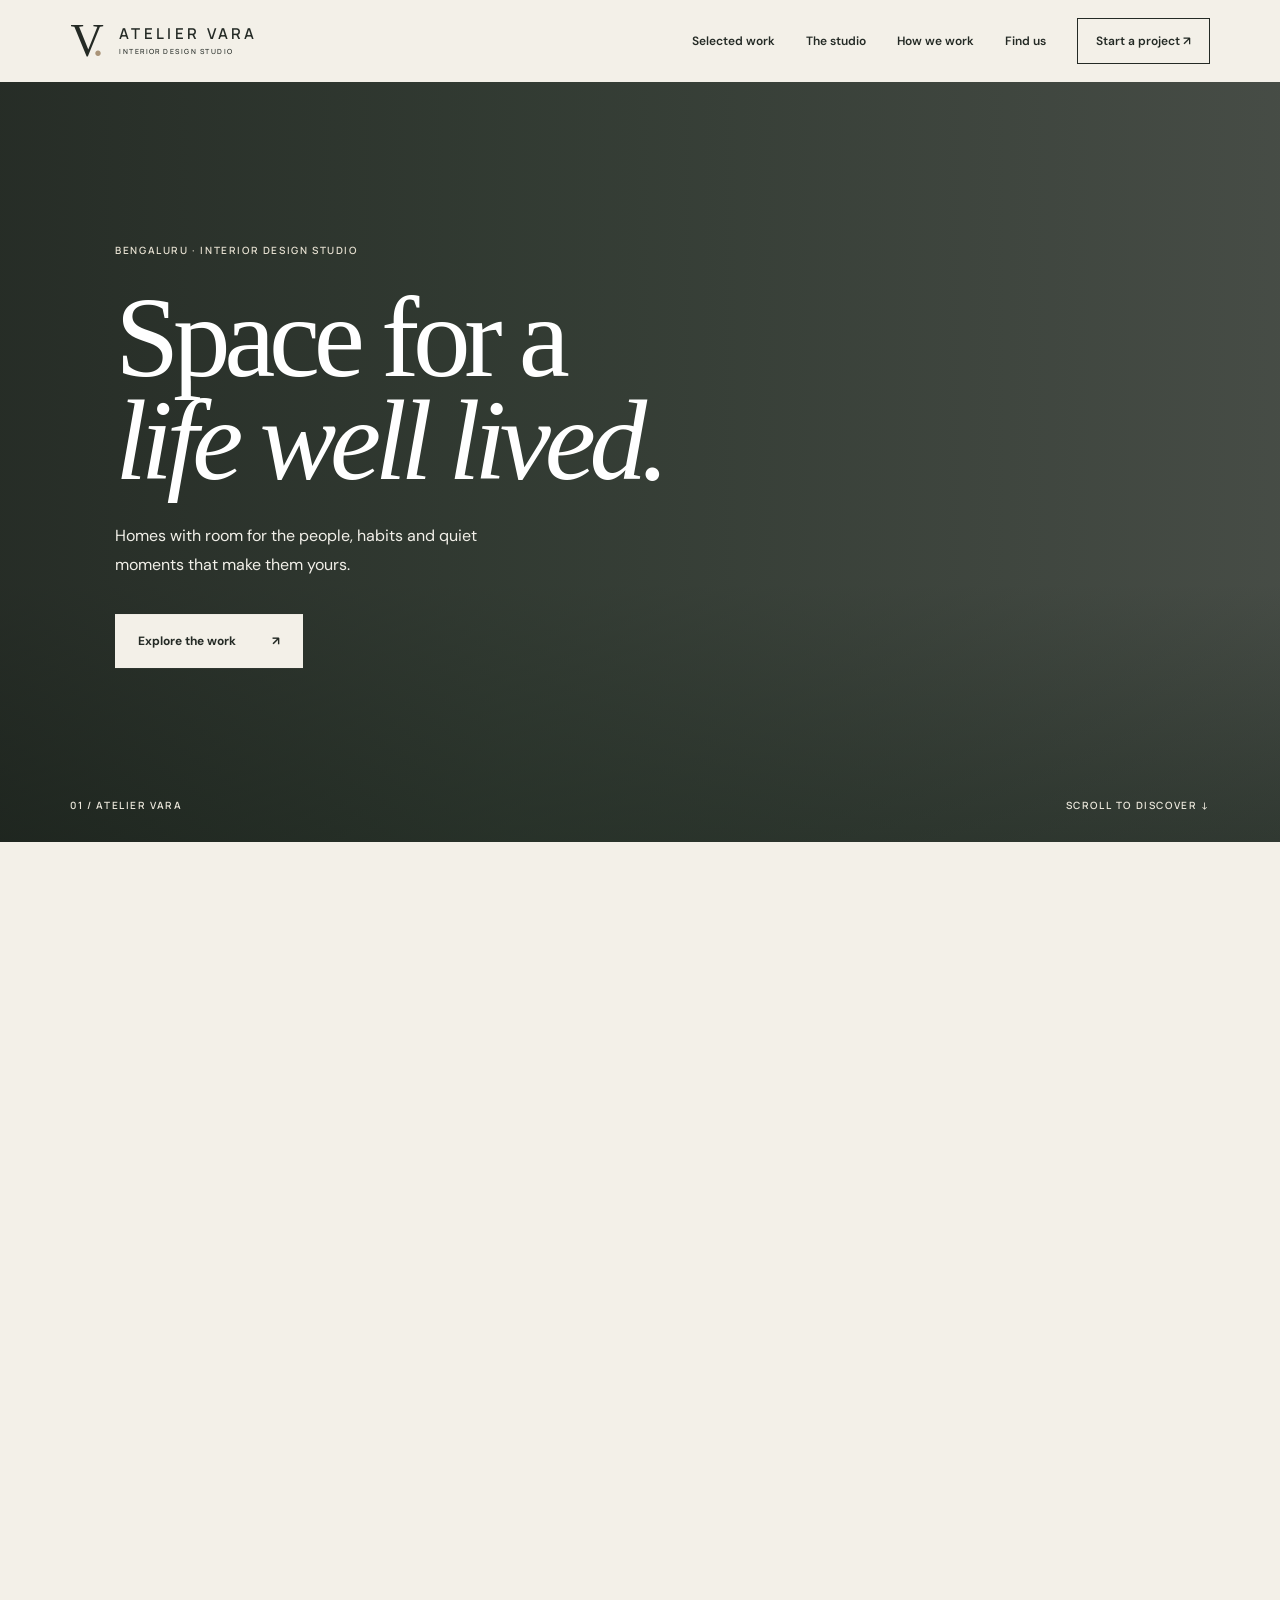
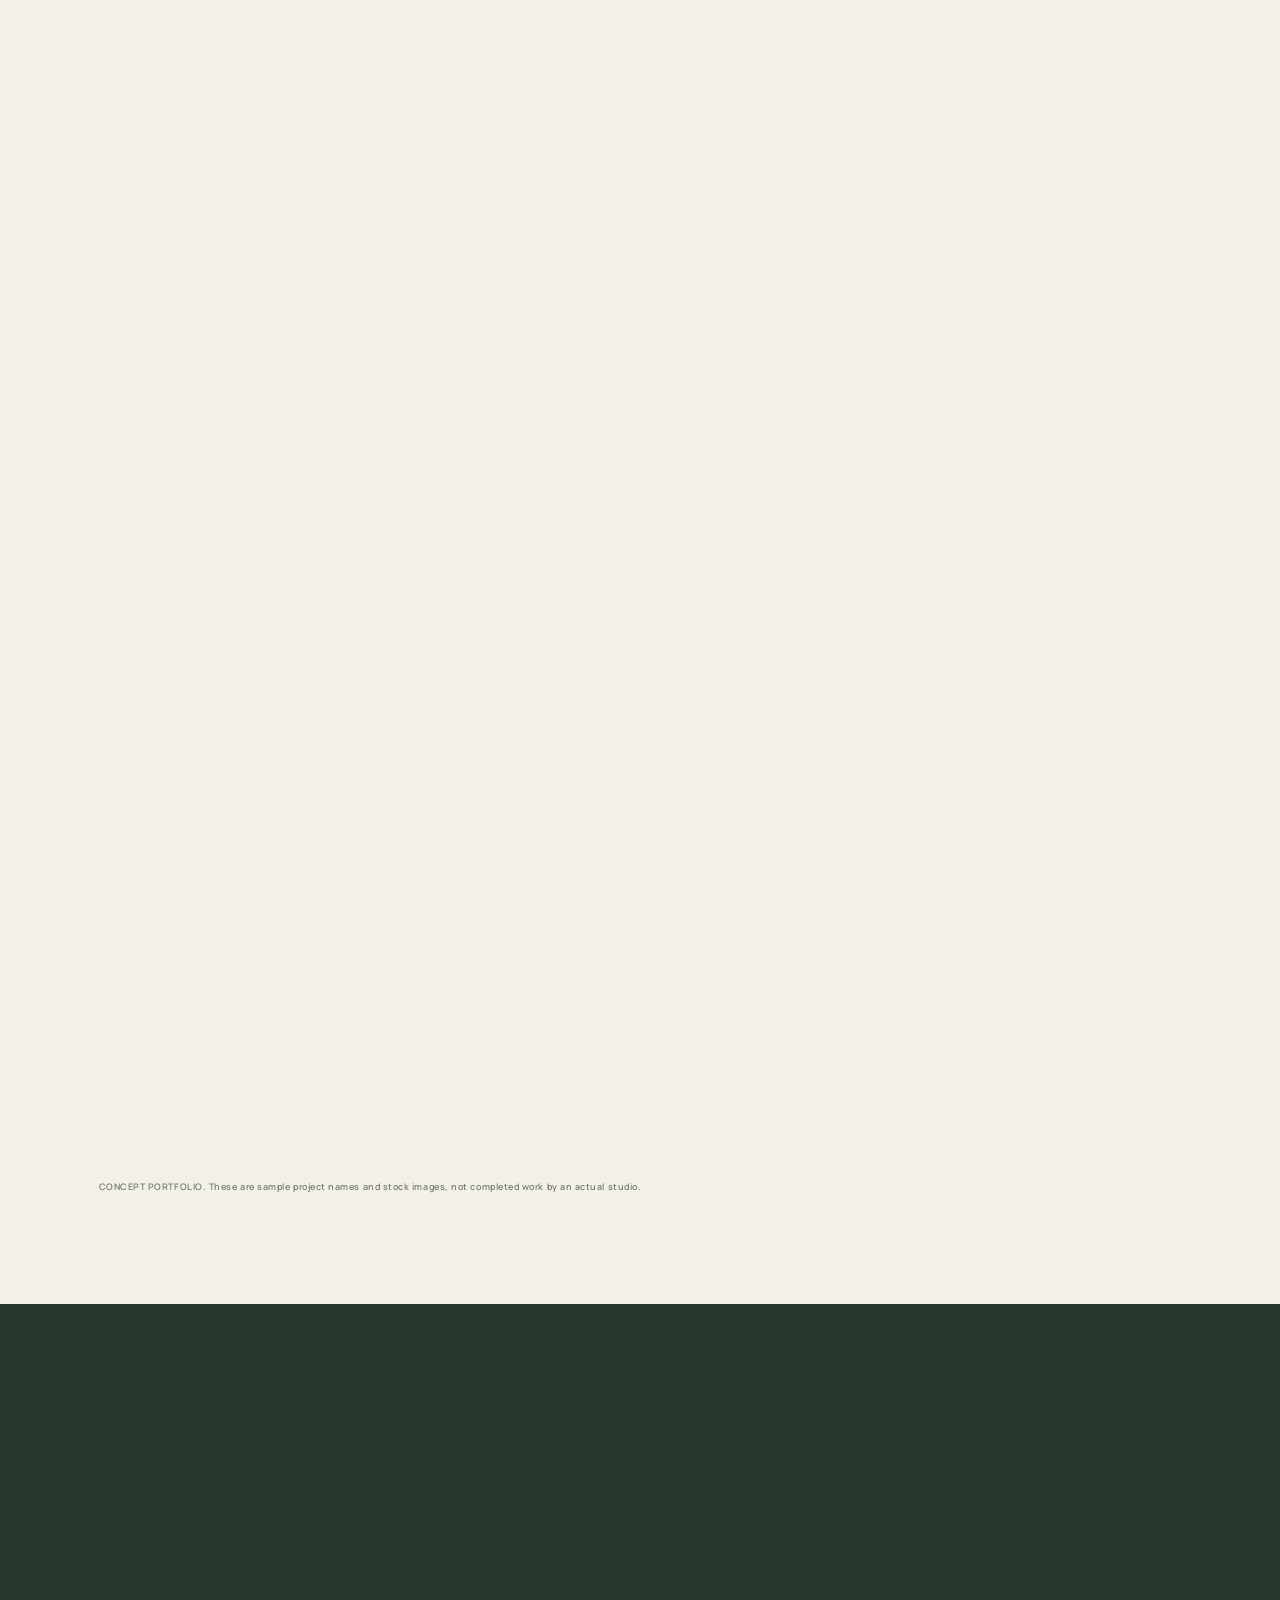
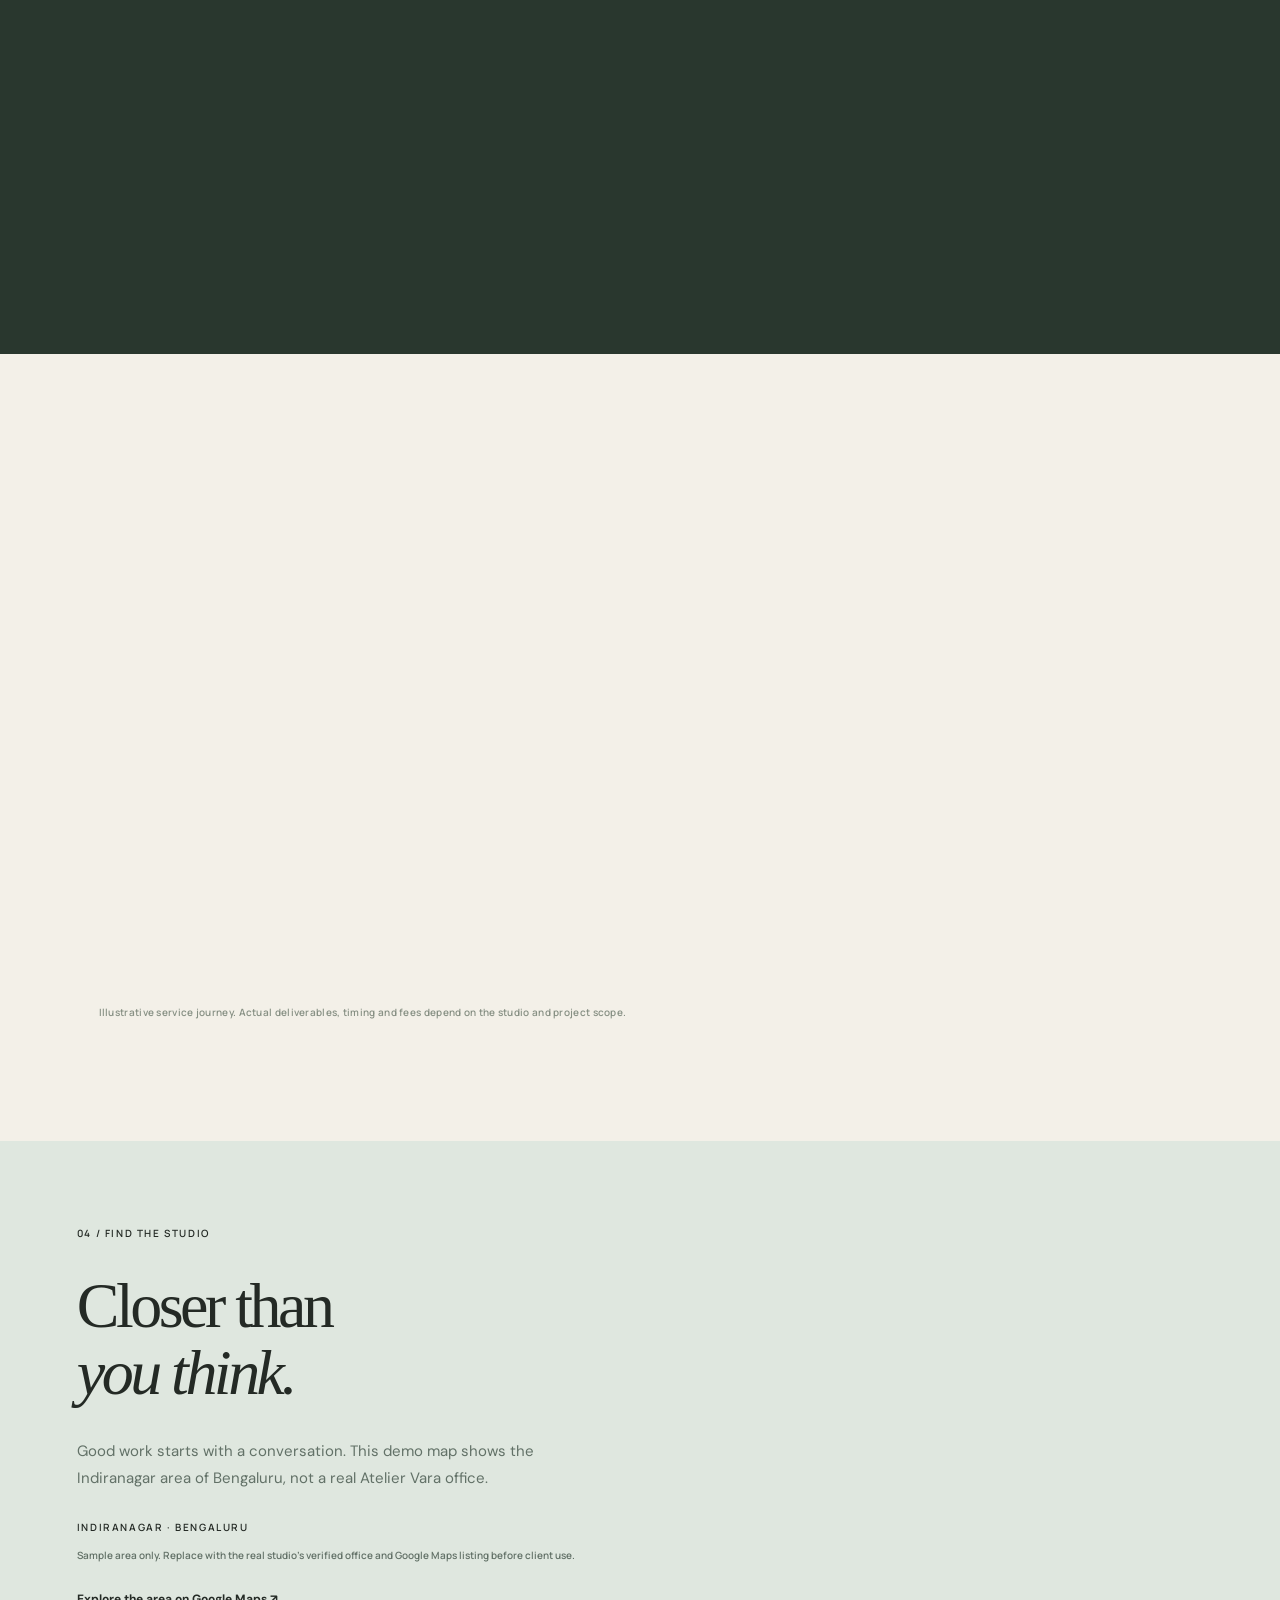
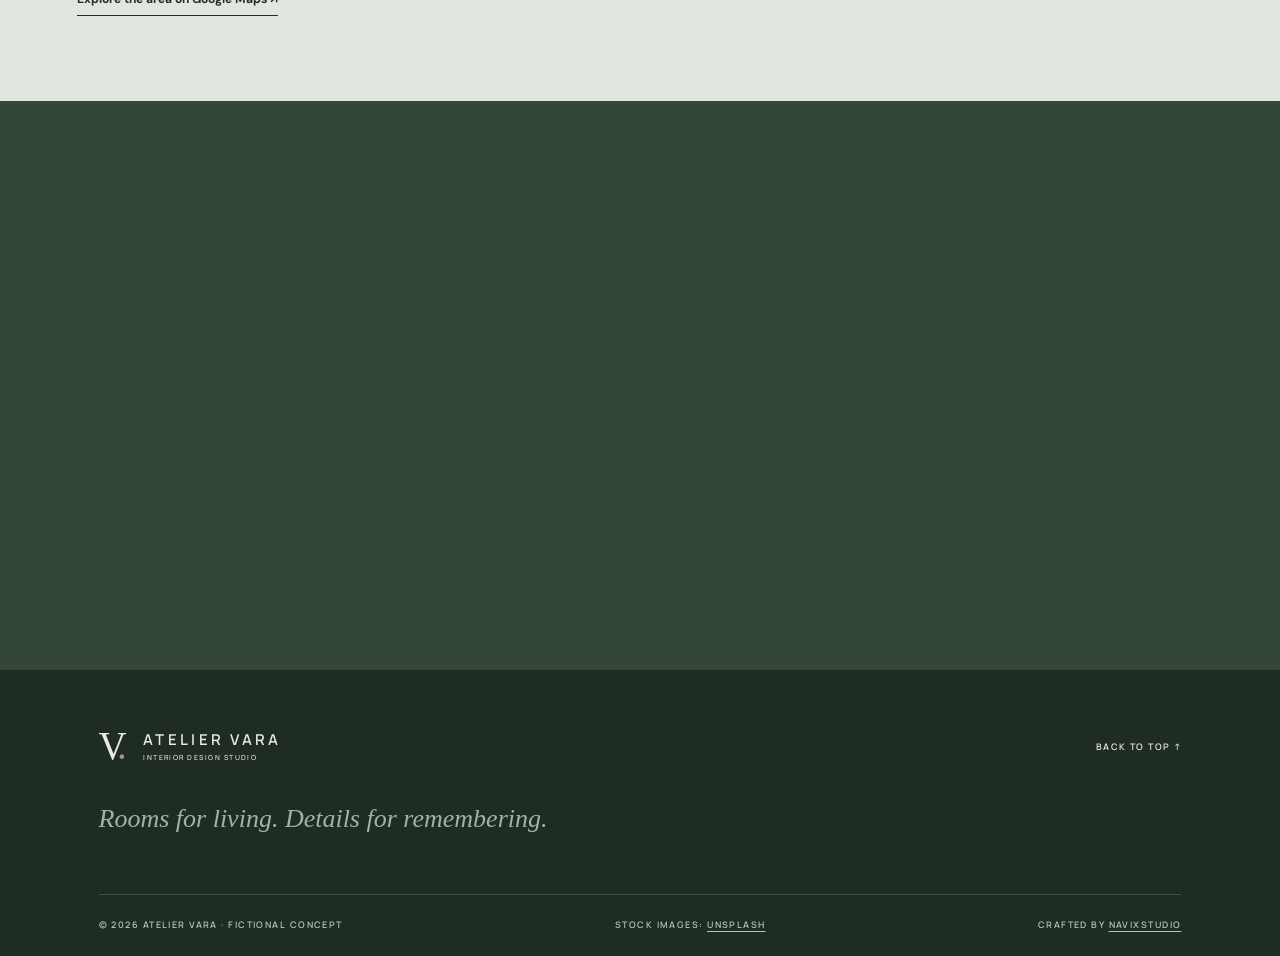
==== draft.html @ fe63c722 "Create draft.html" ====
<!doctype html><html lang="en"><head><meta charset="utf-8"><meta name="viewport" content="width=device-width,initial-scale=1"><meta name="theme-color" content="#242a25"><meta name="description" content="A fictional Bengaluru interior design studio portfolio concept, crafted by NavixStudio."><title>Atelier Vara | Spaces to live in</title><link rel="preconnect" href="https://fonts.googleapis.com"><link rel="preconnect" href="https://fonts.gstatic.com" crossorigin><link href="https://fonts.googleapis.com/css2?family=DM+Sans:wght@400;500;600;700&family=Manrope:wght@400;500;600&display=swap" rel="stylesheet"><link rel="stylesheet" href="./atelier.css">
</head><body><div id="root"><link rel="preload" as="image" href="https://images.unsplash.com/photo-1600210492486-724fe5c67fb0?w=1400&amp;q=85"/><link rel="preload" as="image" href="https://images.unsplash.com/photo-1600607687920-4e2a09cf159d?w=1400&amp;q=85"/><a class="skip" href="#main">Skip to content</a><div class="progress" style="transform:scaleX(0)"></div><header id="top"><a class="logo" href="#top" aria-label="Atelier Vara home"><span class="logo-symbol">V<span>.</span></span><span>ATELIER VARA<small>INTERIOR DESIGN STUDIO</small></span></a><nav class="" aria-label="Main navigation"><a href="#work">Selected work</a><a href="#studio">The studio</a><a href="#process">How we work</a><a href="#visit">Find us</a><a class="nav-cta" href="#contact">Start a project ↗</a></nav><button class="menu" type="button" aria-label="Open menu" aria-expanded="false"><span></span><span></span></button></header><main id="main"><section class="hero"><div class="hero-photo" role="img" aria-label="Illustrative warm interior photograph"></div><div class="hero-wash"></div><div class="hero-copy"><p class="eyebrow">BENGALURU · INTERIOR DESIGN STUDIO</p><h1>Space for a<br/><em>life well lived.</em></h1><p>Homes with room for the people, habits and quiet moments that make them yours.</p><a class="button light" href="#work">Explore the work <span>↗</span></a></div><div class="hero-bottom"><span>01 / ATELIER VARA</span><span>SCROLL TO DISCOVER ↓</span></div></section><section id="work" class="work shell"><div class="section-line" style="opacity:0;transform:translateY(34px)"><span>01 / SELECTED SPACES</span><span class="rule"></span><span>BENGALURU, INDIA</span></div><div class="work-heading" style="opacity:0;transform:translateY(34px)"><div><h2>Made to feel<br/><em>like home.</em></h2><p>A portfolio concept across homes and neighborhoods. The spaces and project names below are illustrative.</p></div><span class="work-count">01 — 04 / SELECTED</span></div><div class="projects"><div class="project" style="opacity:0;transform:translateY(34px)"><div class="project-photo"><img src="https://images.unsplash.com/photo-1600210492486-724fe5c67fb0?w=1400&amp;q=85" alt="Warm neutral living room with layered furnishings" loading="eager" width="1200" height="900"/></div><div class="project-meta"><span>01 / 04</span><span>RESIDENTIAL / LIVING</span></div><div class="project-title"><h3>The Quiet House</h3><span>INDIRANAGAR ↗</span></div></div><div class="project" style="opacity:0;transform:translateY(34px)"><div class="project-photo"><img src="https://images.unsplash.com/photo-1600607687920-4e2a09cf159d?w=1400&amp;q=85" alt="Open contemporary interior with natural light" loading="eager" width="1200" height="900"/></div><div class="project-meta"><span>02 / 04</span><span>RESIDENTIAL / INTERIORS</span></div><div class="project-title"><h3>Light &amp; Line</h3><span>JAYANAGAR ↗</span></div></div><div class="project" style="opacity:0;transform:translateY(34px)"><div class="project-photo"><img src="https://images.unsplash.com/photo-1600566753190-17f0baa2a6c3?w=1400&amp;q=85" alt="Modern home with warm materials and glass" loading="lazy" width="1200" height="900"/></div><div class="project-meta"><span>03 / 04</span><span>RESIDENTIAL / VILLA</span></div><div class="project-title"><h3>The Courtyard Edit</h3><span>WHITEFIELD ↗</span></div></div><div class="project" style="opacity:0;transform:translateY(34px)"><div class="project-photo"><img src="https://images.unsplash.com/photo-1618221195710-dd6b41faaea6?w=1400&amp;q=85" alt="Considered living space with soft natural palette" loading="lazy" width="1200" height="900"/></div><div class="project-meta"><span>04 / 04</span><span>RESIDENTIAL / DINING</span></div><div class="project-title"><h3>Room to Gather</h3><span>KORAMANGALA ↗</span></div></div></div><p class="disclaimer">CONCEPT PORTFOLIO. These are sample project names and stock images, not completed work by an actual studio.</p></section><section class="philosophy" id="studio"><div class="philosophy-photo" role="img" aria-label="Illustrative detail of a contemporary interior"></div><div class="philosophy-copy" style="opacity:0;transform:translateY(34px)"><p class="eyebrow">02 / A WAY OF SEEING</p><h2>Not a showroom.<br/><em>Your home.</em></h2><p>A place should look beautiful, but it should also know how you live. Atelier Vara is a fictional studio concept built around useful plans, honest materials and little details that last.</p><a href="#process" class="text-link">See how we work <span>↗</span></a></div></section><section class="process shell" id="process"><div class="section-line" style="opacity:0;transform:translateY(34px)"><span>03 / THE PROCESS</span><span class="rule"></span></div><div class="process-grid"><div class="" style="opacity:0;transform:translateY(34px)"><h2>From first thought<br/>to <em>final detail.</em></h2><p>Clear steps, with space to make it personal.</p></div><div class="steps"><div class="step" style="opacity:0;transform:translateY(34px)"><span>01</span><div><h3>Listen first</h3><p>We begin with the space, your routine and what you want to change.</p></div><span aria-hidden="true">↗</span></div><div class="step" style="opacity:0;transform:translateY(34px)"><span>02</span><div><h3>Shape the plan</h3><p>A layout, material direction and budget conversation before decisions stack up.</p></div><span aria-hidden="true">↗</span></div><div class="step" style="opacity:0;transform:translateY(34px)"><span>03</span><div><h3>Bring it home</h3><p>The details come together, with regular check-ins as the work takes shape.</p></div><span aria-hidden="true">↗</span></div></div></div><p class="process-note">Illustrative service journey. Actual deliverables, timing and fees depend on the studio and project scope.</p></section><section id="visit" class="visit"><div class="visit-copy"><p class="eyebrow">04 / FIND THE STUDIO</p><h2>Closer than<br/><em>you think.</em></h2><p>Good work starts with a conversation. This demo map shows the Indiranagar area of Bengaluru, not a real Atelier Vara office.</p><span>INDIRANAGAR · BENGALURU</span><small>Sample area only. Replace with the real studio&#x27;s verified office and Google Maps listing before client use.</small><a href="https://www.google.com/maps/search/?api=1&amp;query=Indiranagar%2C%20Bengaluru" target="_blank" rel="noopener noreferrer">Explore the area on Google Maps ↗</a></div><div class="map"><iframe title="Google Maps showing sample studio area in Indiranagar, Bengaluru" src="https://maps.google.com/maps?q=Indiranagar%2C%20Bengaluru&amp;z=13&amp;output=embed" loading="lazy" referrerPolicy="no-referrer-when-downgrade" allowFullScreen=""></iframe></div></section><section class="contact" id="contact"><div class="" style="opacity:0;transform:translateY(34px)"><p class="eyebrow">05 / YOUR NEXT SPACE</p><h2>Tell us what<br/><em>home could be.</em></h2><p>We&#x27;d love to hear what you&#x27;re imagining.</p><button type="button" class="button light">Start a conversation <span>↗</span></button><small>Demo CTA. No WhatsApp number is connected to this fictional studio.</small></div></section></main><footer><div class="foot-top"><a class="logo" href="#top"><span class="logo-symbol">V<span>.</span></span><span>ATELIER VARA<small>INTERIOR DESIGN STUDIO</small></span></a><a href="#top">BACK TO TOP ↑</a></div><p>Rooms for living. Details for remembering.</p><div class="foot-bottom"><span>© 2026 ATELIER VARA · FICTIONAL CONCEPT</span><span>STOCK IMAGES: <a href="https://unsplash.com/" target="_blank" rel="noopener noreferrer">UNSPLASH</a></span><span>CRAFTED BY <a href="https://www.instagram.com/navixdevstudio/" target="_blank" rel="noopener noreferrer">NAVIXSTUDIO</a></span></div></footer></div><style>.modal-backdrop[hidden]{display:none}.project,.work-heading,.philosophy-copy,.step{transition:opacity .75s,transform .75s}@media(prefers-reduced-motion:no-preference){.project:not(.revealed),.work-heading:not(.revealed),.philosophy-copy:not(.revealed),.step:not(.revealed){opacity:.35;transform:translateY(22px)}}</style><script>document.querySelector('.menu')?.addEventListener('click',()=>{let n=document.querySelector('nav');let v=n.classList.toggle('open');document.querySelector('.menu').setAttribute('aria-expanded',v)});document.querySelectorAll('nav a').forEach(a=>a.addEventListener('click',()=>{document.querySelector('nav').classList.remove('open');document.querySelector('.menu').setAttribute('aria-expanded','false')}));let backdrop=document.querySelector('.modal-backdrop');document.querySelector('.contact .button')?.addEventListener('click',()=>{backdrop.hidden=false});backdrop?.addEventListener('click',e=>{if(e.target===backdrop||e.target.closest('.close,.modal .button'))backdrop.hidden=true});document.addEventListener('keydown',e=>{if(e.key==='Escape')backdrop.hidden=true});if(!matchMedia('(prefers-reduced-motion: reduce)').matches){let ob=new IntersectionObserver(es=>es.forEach(e=>{if(e.isIntersecting){e.target.classList.add('revealed');ob.unobserve(e.target)}}),{threshold:.08});document.querySelectorAll('.project,.work-heading,.philosophy-copy,.step').forEach(x=>ob.observe(x))}window.addEventListener('scroll',()=>document.querySelector('.progress').style.transform='scaleX('+(scrollY/(document.documentElement.scrollHeight-innerHeight)||0)+')',{passive:true});</script></body></html>
---- atelier.css ----
:root{--ink:#242a25;--paper:#f3f0e8;--sand:#e9e5da;--sage:#dfe7df;--line:#d5d6cc;--gold:#aa9478}*{box-sizing:border-box}html{scroll-behavior:smooth;scroll-padding-top:80px}body{margin:0;color:var(--ink);background:var(--paper);font-family:DM Sans,sans-serif;-webkit-font-smoothing:antialiased}a{color:inherit;text-decoration:none}button{font:inherit;cursor:pointer}h1,h2,h3,p{margin-top:0}.skip{position:absolute;top:-60px;left:14px;padding:10px;background:#fff;z-index:30}.skip:focus{top:12px}.progress{position:fixed;top:0;left:0;right:0;height:2px;transform-origin:left;background:var(--gold);z-index:20}header{height:82px;padding:0 5.5%;display:flex;align-items:center;justify-content:space-between;background:var(--paper);position:relative;z-index:12}.logo{display:flex;gap:14px;align-items:center;font:600 15px Manrope,sans-serif;letter-spacing:.22em;line-height:1}.logo small{display:block;font-size:7px;letter-spacing:.21em;margin-top:7px;font-weight:500}.logo-symbol{font: 46px/.8 Georgia,serif;letter-spacing:-.12em;padding-right:7px}.logo-symbol span{color:var(--gold)}nav{display:flex;align-items:center;gap:31px;font-size:12px;font-weight:600}nav>a:hover,.text-link:hover{color:#8f7659}.nav-cta{border:1px solid var(--ink);padding:14px 18px}.nav-cta:hover{background:var(--ink);color:#fff}.menu{display:none}.hero{position:relative;height:min(760px,calc(100svh - 82px));min-height:580px;color:#fff;overflow:hidden;background:#565b54}.hero-photo,.hero-wash{position:absolute;inset:0}.hero-photo{background:url(https://images.unsplash.com/photo-1600607687939-ce8a6c25118c?w=1900&q=85) center 53%/cover}.hero-wash{background:linear-gradient(90deg,#151c16bb,#1d281fa1 40%,#121b163b),linear-gradient(0deg,#15211870,transparent 34%)}.hero-copy{position:absolute;left:9%;top:48%;transform:translateY(-48%);max-width:790px}.eyebrow,.section-line,.project-meta,.project-title>span,.work-count,.disclaimer,.process-note,.visit-copy>span,.visit-copy small,.hero-bottom,.contact small,.foot-bottom,.foot-top>a:last-child{font:600 10px Manrope,sans-serif;letter-spacing:.16em}.hero .eyebrow{color:#e5dfd0}.hero h1,.work h2,.philosophy h2,.process h2,.visit h2,.contact h2{font:normal clamp(72px,9vw,139px)/.9 Georgia,serif;letter-spacing:-.055em}.hero h1{margin:29px 0}.hero h1 em,.work h2 em,.philosophy h2 em,.process h2 em,.visit h2 em,.contact h2 em{font-weight:400}.hero-copy>p:not(.eyebrow){font-size:16px;line-height:1.8;max-width:430px;color:#f2f0e9}.button{display:inline-flex;align-items:center;justify-content:space-between;gap:36px;padding:19px 23px;min-width:184px;border:0;font-size:12px;font-weight:700;transition:transform .25s,background .25s}.button:hover{transform:translateY(-3px)}.light{background:var(--paper);color:var(--ink)}.light:hover{background:#fff}.dark{background:var(--ink);color:#fff}.hero .button{margin-top:18px}.hero-bottom{position:absolute;left:5.5%;right:5.5%;bottom:30px;display:flex;justify-content:space-between;color:#ebe7db}.shell{max-width:1440px;margin:auto;padding:110px 7.7%}.section-line{display:flex;align-items:center;gap:23px;color:#8b795f}.rule{height:1px;background:var(--line);flex:1}.work-heading{display:flex;justify-content:space-between;align-items:end;margin:52px 0 44px}.work h2{font-size:clamp(54px,6vw,85px);margin:0 0 22px}.work-heading p{max-width:450px;line-height:1.75;font-size:14px;color:#667067;margin:0}.work-count{padding-bottom:6px;color:#887b68}.projects{display:grid;grid-template-columns:repeat(2,minmax(0,1fr));gap:78px 28px}.project-photo{height:clamp(310px,38vw,550px);overflow:hidden;background:#ccc6ba}.project:nth-child(2n){padding-top:88px}.project-photo img{display:block;width:100%;height:100%;object-fit:cover}.project-meta{display:flex;justify-content:space-between;margin-top:21px;color:#947f63;font-size:9px}.project-title{display:flex;justify-content:space-between;gap:10px;align-items:center;border-bottom:1px solid var(--line);padding:14px 0 20px}.project-title h3{font:normal clamp(27px,3vw,42px) Georgia,serif;letter-spacing:-.04em;margin:0}.project-title>span{font-size:9px;white-space:nowrap}.disclaimer{font-size:9px;line-height:1.7;letter-spacing:.06em;color:#777d71;margin:55px 0 0}.philosophy{display:grid;grid-template-columns:1fr 1fr;min-height:650px;background:#29372e;color:var(--paper)}.philosophy-photo{background:url(https://images.unsplash.com/photo-1600566753086-00f18fb6b3ea?w=1600&q=85) center/cover;min-height:600px}.philosophy-copy{align-self:center;padding:85px 12%}.philosophy .eyebrow,.contact .eyebrow{color:#d0b899}.philosophy h2{font-size:clamp(52px,5.2vw,75px);line-height:1.04;margin:38px 0 32px}.philosophy-copy>p:not(.eyebrow){line-height:1.85;color:#cbd5c9;max-width:440px;font-size:15px}.text-link{display:inline-flex;gap:40px;padding-bottom:10px;border-bottom:1px solid #d8d1c1;font-size:12px;font-weight:700;margin-top:27px}.process-grid{display:grid;grid-template-columns:1fr 1fr;gap:13%;padding-top:50px}.process h2{font-size:clamp(51px,5.5vw,76px);line-height:1.05}.process-grid>div:first-child>p{font-size:15px;color:#697167;line-height:1.8}.step{border-top:1px solid var(--line);display:grid;grid-template-columns:42px 1fr 20px;gap:17px;padding:26px 0}.step>span{font-size:11px;color:#987d60}.step h3{font: 27px Georgia,serif;margin-bottom:9px}.step p{font-size:13px;color:#6d756d;line-height:1.75;margin:0}.process-note{margin-top:60px;color:#879084;letter-spacing:.03em;line-height:1.7}.visit{display:grid;grid-template-columns:1fr 1fr;background:var(--sage);min-height:560px}.visit-copy{max-width:690px;justify-self:end;align-self:center;padding:80px 10% 80px 12%}.visit h2{font-size:clamp(51px,5vw,72px);line-height:1.05;margin:32px 0}.visit-copy>p:not(.eyebrow){font-size:15px;line-height:1.8;color:#627167}.visit-copy>span{display:block;margin:28px 0 13px}.visit-copy small{display:block;letter-spacing:0;line-height:1.6;font-size:10px;color:#627167}.visit-copy>a{display:inline-block;margin-top:28px;border-bottom:1px solid var(--ink);padding-bottom:8px;font-size:12px;font-weight:700}.map{filter:saturate(.7);min-height:560px}.map iframe{border:0;display:block;width:100%;height:100%;min-height:560px}.contact{background:#334638;color:var(--paper);text-align:center;padding:103px 20px 95px}.contact h2{font-size:clamp(60px,6vw,85px);line-height:1.02;margin:30px 0}.contact p:not(.eyebrow){color:#d9e1d6}.contact .button{margin:20px 0 16px}.contact small{display:block;color:#bbcab9;letter-spacing:0}footer{background:#1e2c23;color:#e8e9df;padding:60px 7.7% 25px}.foot-top,.foot-bottom{display:flex;align-items:center;justify-content:space-between;gap:20px}.foot-top>a:last-child{font-size:9px}.foot-top .logo-symbol{font-size:39px}footer>p{font:italic 26px Georgia,serif;color:#a3b2a3;margin:42px 0 60px}.foot-bottom{border-top:1px solid #ffffff2c;padding-top:23px;font-size:9px;color:#b7c1b5;flex-wrap:wrap}.foot-bottom a{text-decoration:underline;text-underline-offset:3px}.modal-backdrop{position:fixed;z-index:40;inset:0;display:grid;place-items:center;background:#07150ebb;padding:20px}.modal{position:relative;max-width:490px;background:var(--paper);color:var(--ink);padding:40px}.modal h2{font: 44px Georgia,serif;letter-spacing:-.05em}.modal>p:not(.eyebrow){line-height:1.7;color:#687168}.close{position:absolute;top:11px;right:17px;background:none;border:0;font-size:30px}@media(max-width:700px){header{height:67px;padding:0 6%}.logo{font-size:13px}.logo-symbol{font-size:39px}.menu{display:grid;gap:6px;padding:13px;margin-right:-13px;background:none;border:0}.menu span{height:1px;background:var(--ink);width:25px}nav{display:none;position:absolute;left:0;right:0;top:67px;background:var(--paper);box-shadow:0 15px 25px #0002;flex-direction:column;align-items:stretch;padding:15px 6% 25px;gap:0}nav.open{display:flex}nav a{padding:14px 0;border-bottom:1px solid var(--line)}.nav-cta{text-align:center;margin-top:12px}.hero{height:calc(100svh - 67px);min-height:590px}.hero-photo{background-position:60% center}.hero-wash{background:linear-gradient(90deg,#101d15ce,#1d281f63),linear-gradient(0deg,#16231a81,transparent 35%)}.hero-copy{left:7%;right:6%;top:46%}.hero h1{font-size:clamp(65px,16vw,100px)}.hero-copy>p:not(.eyebrow){font-size:14px}.eyebrow{font-size:9px}.hero-bottom{left:7%;right:7%;font-size:8px}.hero-bottom span:last-child{display:none}.shell{padding:77px 7%}.work-heading{display:block;margin:40px 0 35px}.work h2{font-size:clamp(53px,13vw,70px)}.work-count{display:block;margin-top:24px}.projects{grid-template-columns:1fr;gap:43px}.project:nth-child(2n){padding-top:0}.project-photo{height:360px}.project-title h3{font-size:32px}.project-title>span{font-size:8px}.project-meta{font-size:8px}.disclaimer{margin-top:42px}.philosophy{display:flex;flex-direction:column}.philosophy-photo{min-height:380px}.philosophy-copy{padding:69px 7% 76px}.philosophy h2{font-size:55px}.process-grid{display:block;padding-top:38px}.process h2{font-size:55px}.steps{margin-top:46px}.process-note{margin-top:42px}.visit{display:flex;flex-direction:column}.visit-copy{padding:74px 7% 47px;align-self:auto;max-width:none}.visit h2{font-size:55px}.map,.map iframe{height:390px;min-height:390px}.contact{padding:82px 7%}.contact h2{font-size:56px}footer{padding:53px 7% 25px}.foot-top .logo{font-size:12px}.foot-top .logo-symbol{font-size:35px}footer>p{margin:37px 0 54px}.foot-bottom{line-height:1.9}}@media(prefers-reduced-motion:reduce){html{scroll-behavior:auto}*,*:before,*:after{animation-duration:.01ms!important;transition-duration:.01ms!important}}
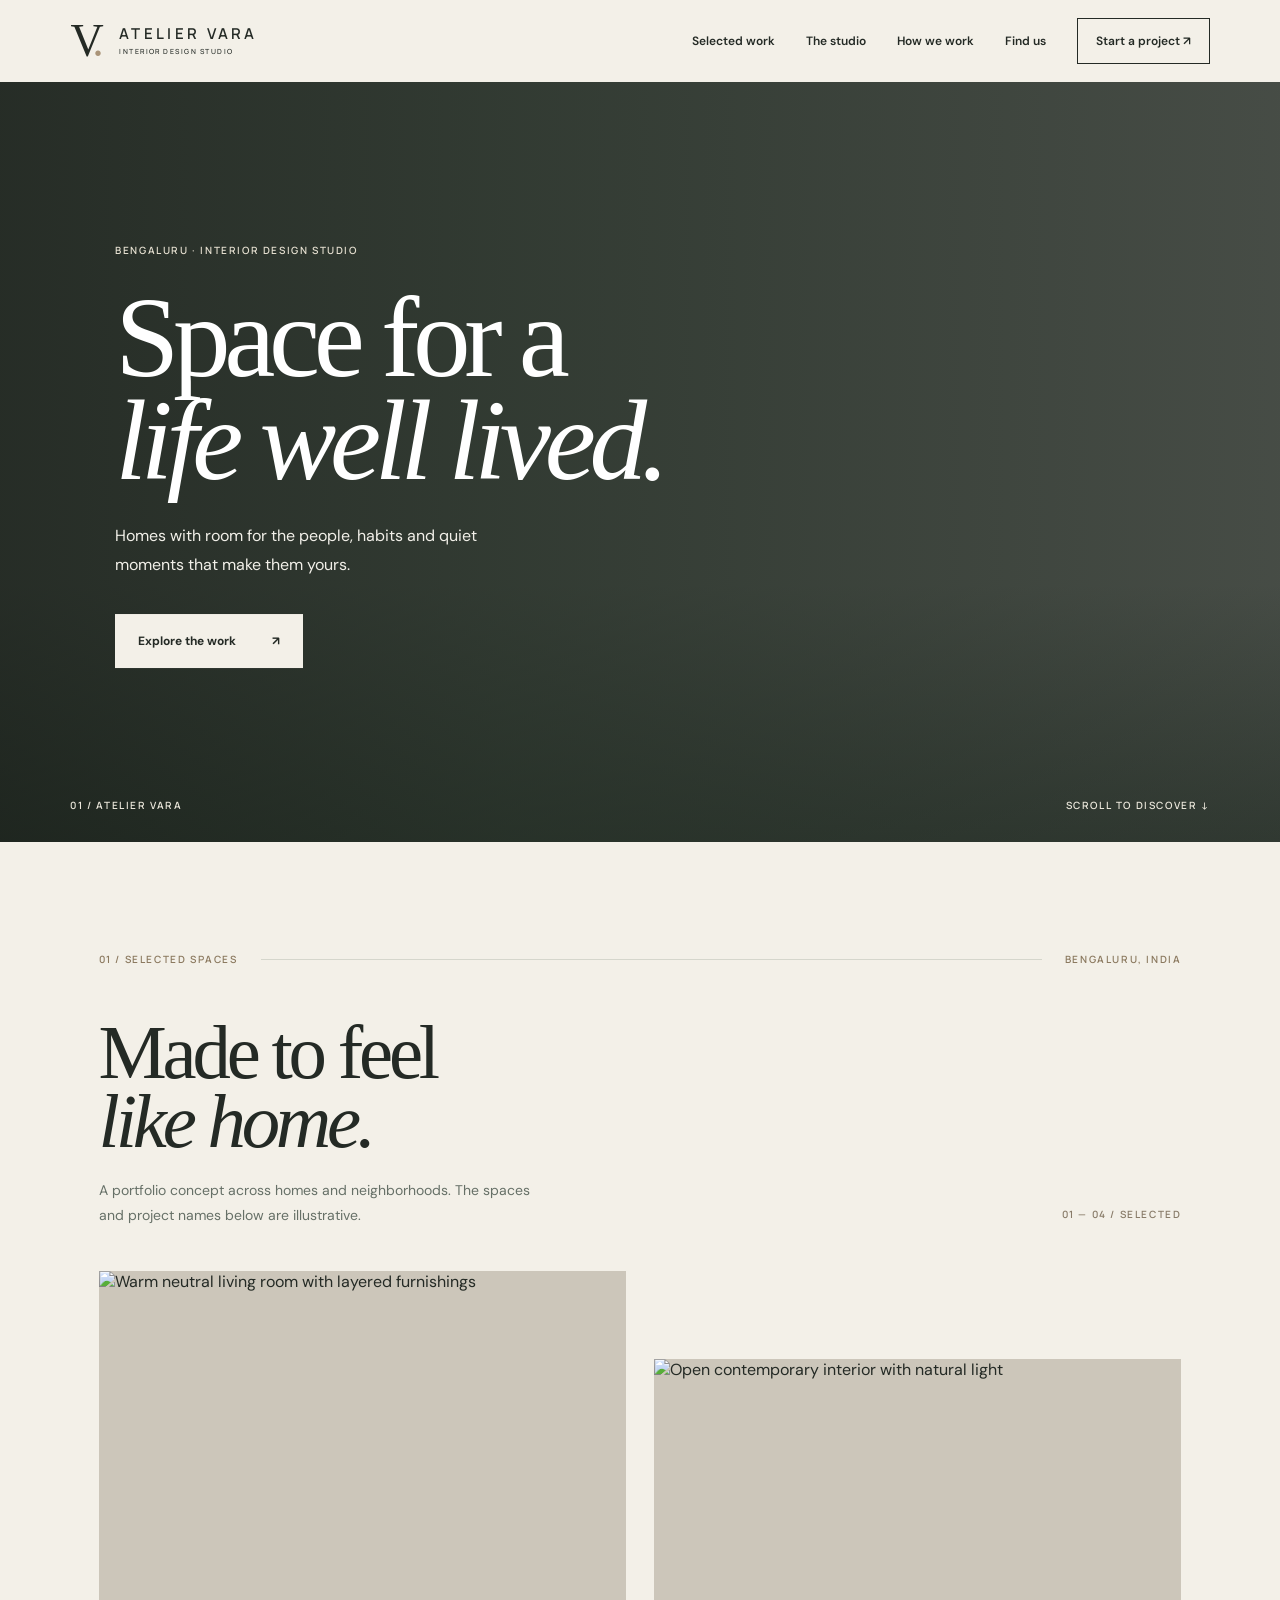
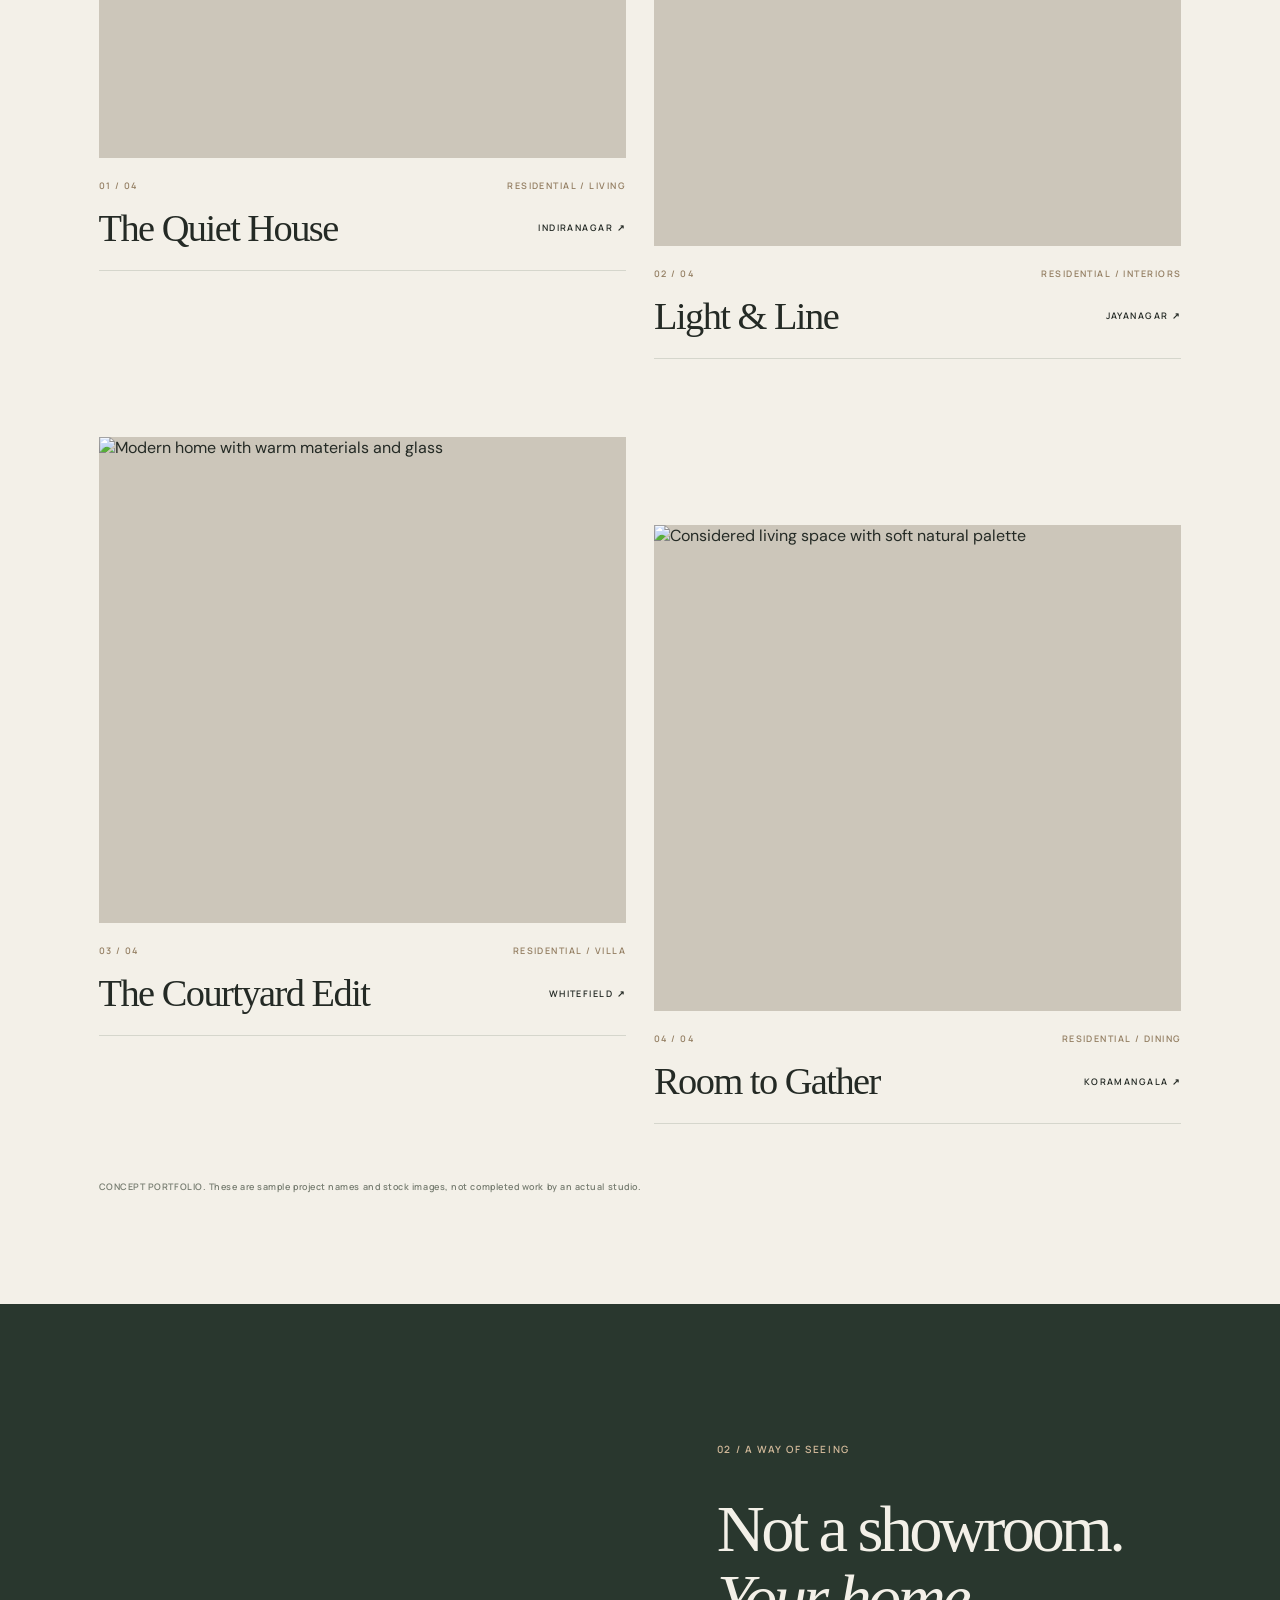
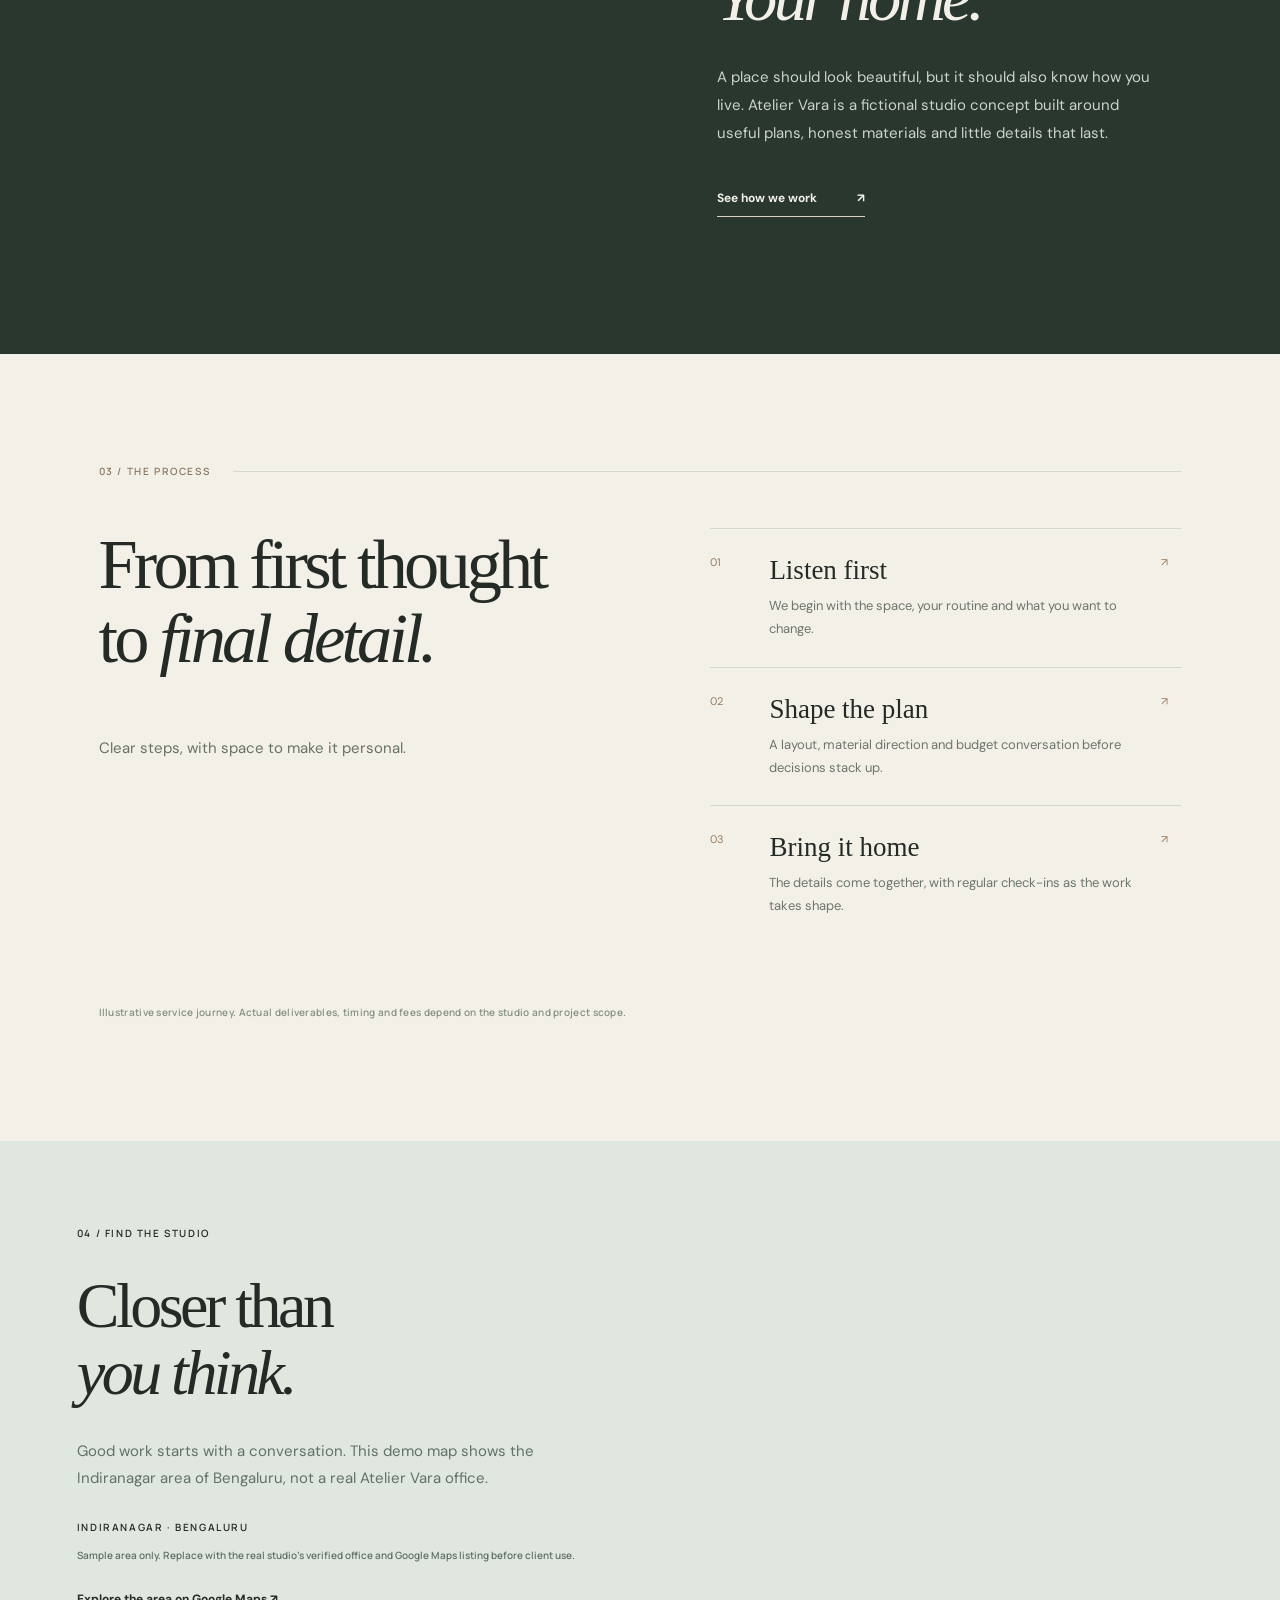
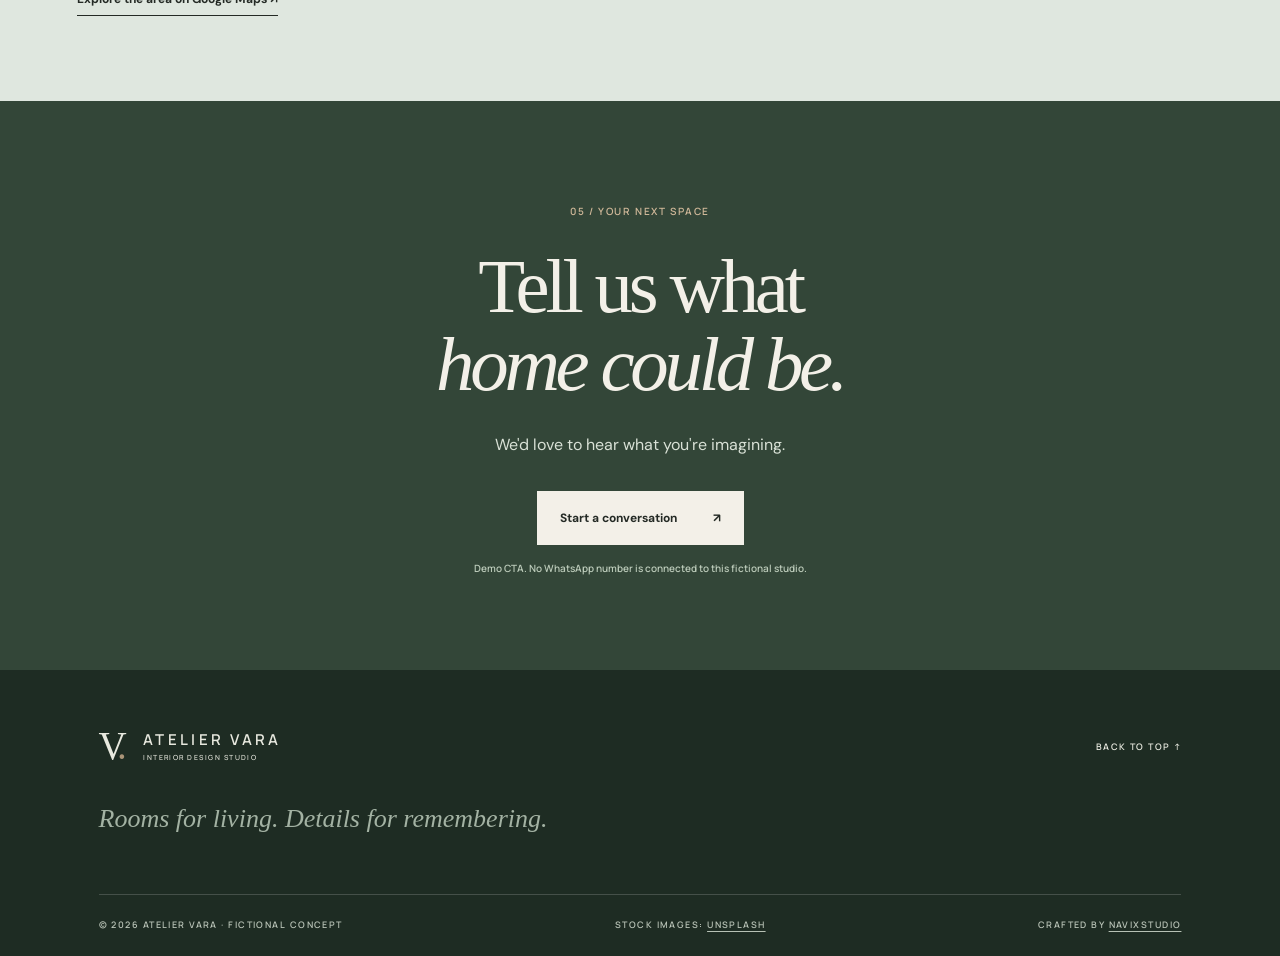
==== commit 94b85af3: "Update draft.html" ====
--- a/draft.html
+++ b/draft.html
@@ -1,2 +1,2 @@
 <!doctype html><html lang="en"><head><meta charset="utf-8"><meta name="viewport" content="width=device-width,initial-scale=1"><meta name="theme-color" content="#242a25"><meta name="description" content="A fictional Bengaluru interior design studio portfolio concept, crafted by NavixStudio."><title>Atelier Vara | Spaces to live in</title><link rel="preconnect" href="https://fonts.googleapis.com"><link rel="preconnect" href="https://fonts.gstatic.com" crossorigin><link href="https://fonts.googleapis.com/css2?family=DM+Sans:wght@400;500;600;700&family=Manrope:wght@400;500;600&display=swap" rel="stylesheet"><link rel="stylesheet" href="./atelier.css">
-</head><body><div id="root"><link rel="preload" as="image" href="https://images.unsplash.com/photo-1600210492486-724fe5c67fb0?w=1400&amp;q=85"/><link rel="preload" as="image" href="https://images.unsplash.com/photo-1600607687920-4e2a09cf159d?w=1400&amp;q=85"/><a class="skip" href="#main">Skip to content</a><div class="progress" style="transform:scaleX(0)"></div><header id="top"><a class="logo" href="#top" aria-label="Atelier Vara home"><span class="logo-symbol">V<span>.</span></span><span>ATELIER VARA<small>INTERIOR DESIGN STUDIO</small></span></a><nav class="" aria-label="Main navigation"><a href="#work">Selected work</a><a href="#studio">The studio</a><a href="#process">How we work</a><a href="#visit">Find us</a><a class="nav-cta" href="#contact">Start a project ↗</a></nav><button class="menu" type="button" aria-label="Open menu" aria-expanded="false"><span></span><span></span></button></header><main id="main"><section class="hero"><div class="hero-photo" role="img" aria-label="Illustrative warm interior photograph"></div><div class="hero-wash"></div><div class="hero-copy"><p class="eyebrow">BENGALURU · INTERIOR DESIGN STUDIO</p><h1>Space for a<br/><em>life well lived.</em></h1><p>Homes with room for the people, habits and quiet moments that make them yours.</p><a class="button light" href="#work">Explore the work <span>↗</span></a></div><div class="hero-bottom"><span>01 / ATELIER VARA</span><span>SCROLL TO DISCOVER ↓</span></div></section><section id="work" class="work shell"><div class="section-line" style="opacity:0;transform:translateY(34px)"><span>01 / SELECTED SPACES</span><span class="rule"></span><span>BENGALURU, INDIA</span></div><div class="work-heading" style="opacity:0;transform:translateY(34px)"><div><h2>Made to feel<br/><em>like home.</em></h2><p>A portfolio concept across homes and neighborhoods. The spaces and project names below are illustrative.</p></div><span class="work-count">01 — 04 / SELECTED</span></div><div class="projects"><div class="project" style="opacity:0;transform:translateY(34px)"><div class="project-photo"><img src="https://images.unsplash.com/photo-1600210492486-724fe5c67fb0?w=1400&amp;q=85" alt="Warm neutral living room with layered furnishings" loading="eager" width="1200" height="900"/></div><div class="project-meta"><span>01 / 04</span><span>RESIDENTIAL / LIVING</span></div><div class="project-title"><h3>The Quiet House</h3><span>INDIRANAGAR ↗</span></div></div><div class="project" style="opacity:0;transform:translateY(34px)"><div class="project-photo"><img src="https://images.unsplash.com/photo-1600607687920-4e2a09cf159d?w=1400&amp;q=85" alt="Open contemporary interior with natural light" loading="eager" width="1200" height="900"/></div><div class="project-meta"><span>02 / 04</span><span>RESIDENTIAL / INTERIORS</span></div><div class="project-title"><h3>Light &amp; Line</h3><span>JAYANAGAR ↗</span></div></div><div class="project" style="opacity:0;transform:translateY(34px)"><div class="project-photo"><img src="https://images.unsplash.com/photo-1600566753190-17f0baa2a6c3?w=1400&amp;q=85" alt="Modern home with warm materials and glass" loading="lazy" width="1200" height="900"/></div><div class="project-meta"><span>03 / 04</span><span>RESIDENTIAL / VILLA</span></div><div class="project-title"><h3>The Courtyard Edit</h3><span>WHITEFIELD ↗</span></div></div><div class="project" style="opacity:0;transform:translateY(34px)"><div class="project-photo"><img src="https://images.unsplash.com/photo-1618221195710-dd6b41faaea6?w=1400&amp;q=85" alt="Considered living space with soft natural palette" loading="lazy" width="1200" height="900"/></div><div class="project-meta"><span>04 / 04</span><span>RESIDENTIAL / DINING</span></div><div class="project-title"><h3>Room to Gather</h3><span>KORAMANGALA ↗</span></div></div></div><p class="disclaimer">CONCEPT PORTFOLIO. These are sample project names and stock images, not completed work by an actual studio.</p></section><section class="philosophy" id="studio"><div class="philosophy-photo" role="img" aria-label="Illustrative detail of a contemporary interior"></div><div class="philosophy-copy" style="opacity:0;transform:translateY(34px)"><p class="eyebrow">02 / A WAY OF SEEING</p><h2>Not a showroom.<br/><em>Your home.</em></h2><p>A place should look beautiful, but it should also know how you live. Atelier Vara is a fictional studio concept built around useful plans, honest materials and little details that last.</p><a href="#process" class="text-link">See how we work <span>↗</span></a></div></section><section class="process shell" id="process"><div class="section-line" style="opacity:0;transform:translateY(34px)"><span>03 / THE PROCESS</span><span class="rule"></span></div><div class="process-grid"><div class="" style="opacity:0;transform:translateY(34px)"><h2>From first thought<br/>to <em>final detail.</em></h2><p>Clear steps, with space to make it personal.</p></div><div class="steps"><div class="step" style="opacity:0;transform:translateY(34px)"><span>01</span><div><h3>Listen first</h3><p>We begin with the space, your routine and what you want to change.</p></div><span aria-hidden="true">↗</span></div><div class="step" style="opacity:0;transform:translateY(34px)"><span>02</span><div><h3>Shape the plan</h3><p>A layout, material direction and budget conversation before decisions stack up.</p></div><span aria-hidden="true">↗</span></div><div class="step" style="opacity:0;transform:translateY(34px)"><span>03</span><div><h3>Bring it home</h3><p>The details come together, with regular check-ins as the work takes shape.</p></div><span aria-hidden="true">↗</span></div></div></div><p class="process-note">Illustrative service journey. Actual deliverables, timing and fees depend on the studio and project scope.</p></section><section id="visit" class="visit"><div class="visit-copy"><p class="eyebrow">04 / FIND THE STUDIO</p><h2>Closer than<br/><em>you think.</em></h2><p>Good work starts with a conversation. This demo map shows the Indiranagar area of Bengaluru, not a real Atelier Vara office.</p><span>INDIRANAGAR · BENGALURU</span><small>Sample area only. Replace with the real studio&#x27;s verified office and Google Maps listing before client use.</small><a href="https://www.google.com/maps/search/?api=1&amp;query=Indiranagar%2C%20Bengaluru" target="_blank" rel="noopener noreferrer">Explore the area on Google Maps ↗</a></div><div class="map"><iframe title="Google Maps showing sample studio area in Indiranagar, Bengaluru" src="https://maps.google.com/maps?q=Indiranagar%2C%20Bengaluru&amp;z=13&amp;output=embed" loading="lazy" referrerPolicy="no-referrer-when-downgrade" allowFullScreen=""></iframe></div></section><section class="contact" id="contact"><div class="" style="opacity:0;transform:translateY(34px)"><p class="eyebrow">05 / YOUR NEXT SPACE</p><h2>Tell us what<br/><em>home could be.</em></h2><p>We&#x27;d love to hear what you&#x27;re imagining.</p><button type="button" class="button light">Start a conversation <span>↗</span></button><small>Demo CTA. No WhatsApp number is connected to this fictional studio.</small></div></section></main><footer><div class="foot-top"><a class="logo" href="#top"><span class="logo-symbol">V<span>.</span></span><span>ATELIER VARA<small>INTERIOR DESIGN STUDIO</small></span></a><a href="#top">BACK TO TOP ↑</a></div><p>Rooms for living. Details for remembering.</p><div class="foot-bottom"><span>© 2026 ATELIER VARA · FICTIONAL CONCEPT</span><span>STOCK IMAGES: <a href="https://unsplash.com/" target="_blank" rel="noopener noreferrer">UNSPLASH</a></span><span>CRAFTED BY <a href="https://www.instagram.com/navixdevstudio/" target="_blank" rel="noopener noreferrer">NAVIXSTUDIO</a></span></div></footer></div><style>.modal-backdrop[hidden]{display:none}.project,.work-heading,.philosophy-copy,.step{transition:opacity .75s,transform .75s}@media(prefers-reduced-motion:no-preference){.project:not(.revealed),.work-heading:not(.revealed),.philosophy-copy:not(.revealed),.step:not(.revealed){opacity:.35;transform:translateY(22px)}}</style><script>document.querySelector('.menu')?.addEventListener('click',()=>{let n=document.querySelector('nav');let v=n.classList.toggle('open');document.querySelector('.menu').setAttribute('aria-expanded',v)});document.querySelectorAll('nav a').forEach(a=>a.addEventListener('click',()=>{document.querySelector('nav').classList.remove('open');document.querySelector('.menu').setAttribute('aria-expanded','false')}));let backdrop=document.querySelector('.modal-backdrop');document.querySelector('.contact .button')?.addEventListener('click',()=>{backdrop.hidden=false});backdrop?.addEventListener('click',e=>{if(e.target===backdrop||e.target.closest('.close,.modal .button'))backdrop.hidden=true});document.addEventListener('keydown',e=>{if(e.key==='Escape')backdrop.hidden=true});if(!matchMedia('(prefers-reduced-motion: reduce)').matches){let ob=new IntersectionObserver(es=>es.forEach(e=>{if(e.isIntersecting){e.target.classList.add('revealed');ob.unobserve(e.target)}}),{threshold:.08});document.querySelectorAll('.project,.work-heading,.philosophy-copy,.step').forEach(x=>ob.observe(x))}window.addEventListener('scroll',()=>document.querySelector('.progress').style.transform='scaleX('+(scrollY/(document.documentElement.scrollHeight-innerHeight)||0)+')',{passive:true});</script></body></html>
+</head><body><div id="root"><link rel="preload" as="image" href="https://images.unsplash.com/photo-1600210492486-724fe5c67fb0?w=1400&amp;q=85"/><link rel="preload" as="image" href="https://images.unsplash.com/photo-1600607687920-4e2a09cf159d?w=1400&amp;q=85"/><a class="skip" href="#main">Skip to content</a><div class="progress" style="transform:scaleX(0)"></div><header id="top"><a class="logo" href="#top" aria-label="Atelier Vara home"><span class="logo-symbol">V<span>.</span></span><span>ATELIER VARA<small>INTERIOR DESIGN STUDIO</small></span></a><nav class="" aria-label="Main navigation"><a href="#work">Selected work</a><a href="#studio">The studio</a><a href="#process">How we work</a><a href="#visit">Find us</a><a class="nav-cta" href="#contact">Start a project ↗</a></nav><button class="menu" type="button" aria-label="Open menu" aria-expanded="false"><span></span><span></span></button></header><main id="main"><section class="hero"><div class="hero-photo" role="img" aria-label="Illustrative warm interior photograph"></div><div class="hero-wash"></div><div class="hero-copy"><p class="eyebrow">BENGALURU · INTERIOR DESIGN STUDIO</p><h1>Space for a<br/><em>life well lived.</em></h1><p>Homes with room for the people, habits and quiet moments that make them yours.</p><a class="button light" href="#work">Explore the work <span>↗</span></a></div><div class="hero-bottom"><span>01 / ATELIER VARA</span><span>SCROLL TO DISCOVER ↓</span></div></section><section id="work" class="work shell"><div class="section-line"><span>01 / SELECTED SPACES</span><span class="rule"></span><span>BENGALURU, INDIA</span></div><div class="work-heading"><div><h2>Made to feel<br/><em>like home.</em></h2><p>A portfolio concept across homes and neighborhoods. The spaces and project names below are illustrative.</p></div><span class="work-count">01 — 04 / SELECTED</span></div><div class="projects"><div class="project"><div class="project-photo"><img src="https://images.unsplash.com/photo-1600210492486-724fe5c67fb0?w=1400&amp;q=85" alt="Warm neutral living room with layered furnishings" loading="eager" width="1200" height="900"/></div><div class="project-meta"><span>01 / 04</span><span>RESIDENTIAL / LIVING</span></div><div class="project-title"><h3>The Quiet House</h3><span>INDIRANAGAR ↗</span></div></div><div class="project"><div class="project-photo"><img src="https://images.unsplash.com/photo-1600607687920-4e2a09cf159d?w=1400&amp;q=85" alt="Open contemporary interior with natural light" loading="eager" width="1200" height="900"/></div><div class="project-meta"><span>02 / 04</span><span>RESIDENTIAL / INTERIORS</span></div><div class="project-title"><h3>Light &amp; Line</h3><span>JAYANAGAR ↗</span></div></div><div class="project"><div class="project-photo"><img src="https://images.unsplash.com/photo-1600566753190-17f0baa2a6c3?w=1400&amp;q=85" alt="Modern home with warm materials and glass" loading="lazy" width="1200" height="900"/></div><div class="project-meta"><span>03 / 04</span><span>RESIDENTIAL / VILLA</span></div><div class="project-title"><h3>The Courtyard Edit</h3><span>WHITEFIELD ↗</span></div></div><div class="project"><div class="project-photo"><img src="https://images.unsplash.com/photo-1618221195710-dd6b41faaea6?w=1400&amp;q=85" alt="Considered living space with soft natural palette" loading="lazy" width="1200" height="900"/></div><div class="project-meta"><span>04 / 04</span><span>RESIDENTIAL / DINING</span></div><div class="project-title"><h3>Room to Gather</h3><span>KORAMANGALA ↗</span></div></div></div><p class="disclaimer">CONCEPT PORTFOLIO. These are sample project names and stock images, not completed work by an actual studio.</p></section><section class="philosophy" id="studio"><div class="philosophy-photo" role="img" aria-label="Illustrative detail of a contemporary interior"></div><div class="philosophy-copy"><p class="eyebrow">02 / A WAY OF SEEING</p><h2>Not a showroom.<br/><em>Your home.</em></h2><p>A place should look beautiful, but it should also know how you live. Atelier Vara is a fictional studio concept built around useful plans, honest materials and little details that last.</p><a href="#process" class="text-link">See how we work <span>↗</span></a></div></section><section class="process shell" id="process"><div class="section-line"><span>03 / THE PROCESS</span><span class="rule"></span></div><div class="process-grid"><div class=""><h2>From first thought<br/>to <em>final detail.</em></h2><p>Clear steps, with space to make it personal.</p></div><div class="steps"><div class="step"><span>01</span><div><h3>Listen first</h3><p>We begin with the space, your routine and what you want to change.</p></div><span aria-hidden="true">↗</span></div><div class="step"><span>02</span><div><h3>Shape the plan</h3><p>A layout, material direction and budget conversation before decisions stack up.</p></div><span aria-hidden="true">↗</span></div><div class="step"><span>03</span><div><h3>Bring it home</h3><p>The details come together, with regular check-ins as the work takes shape.</p></div><span aria-hidden="true">↗</span></div></div></div><p class="process-note">Illustrative service journey. Actual deliverables, timing and fees depend on the studio and project scope.</p></section><section id="visit" class="visit"><div class="visit-copy"><p class="eyebrow">04 / FIND THE STUDIO</p><h2>Closer than<br/><em>you think.</em></h2><p>Good work starts with a conversation. This demo map shows the Indiranagar area of Bengaluru, not a real Atelier Vara office.</p><span>INDIRANAGAR · BENGALURU</span><small>Sample area only. Replace with the real studio&#x27;s verified office and Google Maps listing before client use.</small><a href="https://www.google.com/maps/search/?api=1&amp;query=Indiranagar%2C%20Bengaluru" target="_blank" rel="noopener noreferrer">Explore the area on Google Maps ↗</a></div><div class="map"><iframe title="Google Maps showing sample studio area in Indiranagar, Bengaluru" src="https://maps.google.com/maps?q=Indiranagar%2C%20Bengaluru&amp;z=13&amp;output=embed" loading="lazy" referrerPolicy="no-referrer-when-downgrade" allowFullScreen=""></iframe></div></section><section class="contact" id="contact"><div class=""><p class="eyebrow">05 / YOUR NEXT SPACE</p><h2>Tell us what<br/><em>home could be.</em></h2><p>We&#x27;d love to hear what you&#x27;re imagining.</p><button type="button" class="button light">Start a conversation <span>↗</span></button><small>Demo CTA. No WhatsApp number is connected to this fictional studio.</small></div></section></main><footer><div class="foot-top"><a class="logo" href="#top"><span class="logo-symbol">V<span>.</span></span><span>ATELIER VARA<small>INTERIOR DESIGN STUDIO</small></span></a><a href="#top">BACK TO TOP ↑</a></div><p>Rooms for living. Details for remembering.</p><div class="foot-bottom"><span>© 2026 ATELIER VARA · FICTIONAL CONCEPT</span><span>STOCK IMAGES: <a href="https://unsplash.com/" target="_blank" rel="noopener noreferrer">UNSPLASH</a></span><span>CRAFTED BY <a href="https://www.instagram.com/navixdevstudio/" target="_blank" rel="noopener noreferrer">NAVIXSTUDIO</a></span></div></footer></div><style>.modal-backdrop[hidden]{display:none}.project,.work-heading,.philosophy-copy,.step{transition:opacity .75s,transform .75s}@media(prefers-reduced-motion:no-preference){.project:not(.revealed),.work-heading:not(.revealed),.philosophy-copy:not(.revealed),.step:not(.revealed){opacity:.35;transform:translateY(22px)}}</style><script>document.querySelector('.menu')?.addEventListener('click',()=>{let n=document.querySelector('nav');let v=n.classList.toggle('open');document.querySelector('.menu').setAttribute('aria-expanded',v)});document.querySelectorAll('nav a').forEach(a=>a.addEventListener('click',()=>{document.querySelector('nav').classList.remove('open');document.querySelector('.menu').setAttribute('aria-expanded','false')}));let backdrop=document.querySelector('.modal-backdrop');document.querySelector('.contact .button')?.addEventListener('click',()=>{backdrop.hidden=false});backdrop?.addEventListener('click',e=>{if(e.target===backdrop||e.target.closest('.close,.modal .button'))backdrop.hidden=true});document.addEventListener('keydown',e=>{if(e.key==='Escape')backdrop.hidden=true});if(!matchMedia('(prefers-reduced-motion: reduce)').matches){let ob=new IntersectionObserver(es=>es.forEach(e=>{if(e.isIntersecting){e.target.classList.add('revealed');ob.unobserve(e.target)}}),{threshold:.08});document.querySelectorAll('.project,.work-heading,.philosophy-copy,.step').forEach(x=>ob.observe(x))}window.addEventListener('scroll',()=>document.querySelector('.progress').style.transform='scaleX('+(scrollY/(document.documentElement.scrollHeight-innerHeight)||0)+')',{passive:true});</script></body></html>
